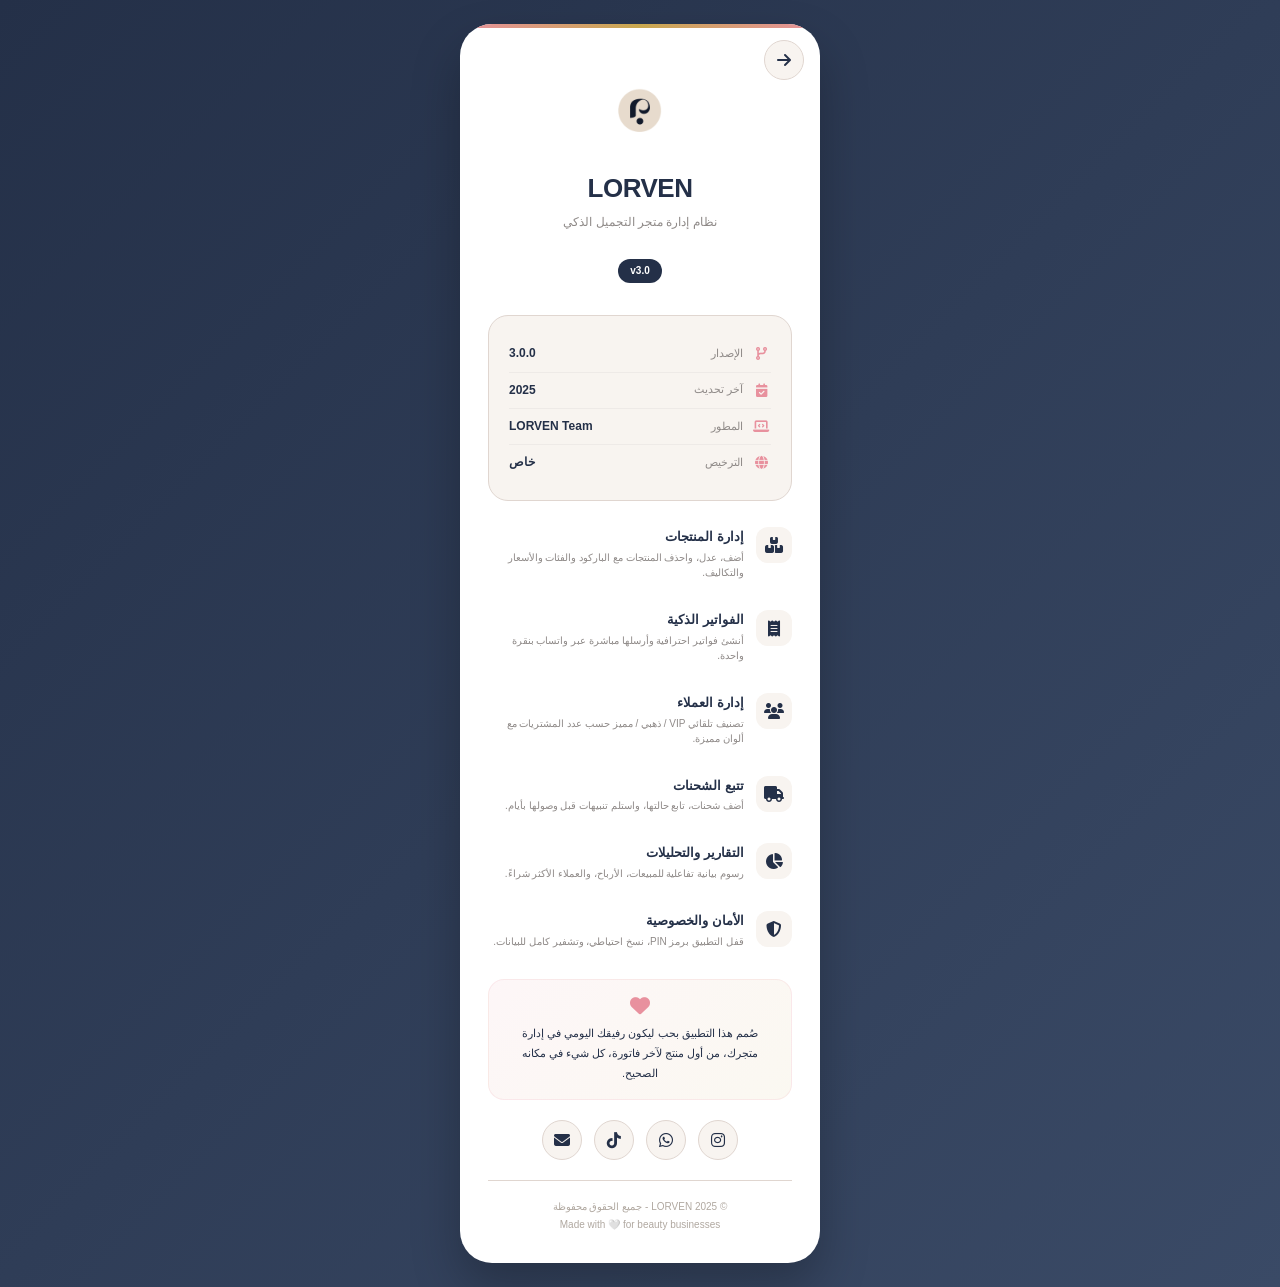
==== about.html @ 8ac525e9 "first commit" ====
<!DOCTYPE html>
<html lang="ar" dir="rtl">
<head>
    <meta charset="UTF-8">
    <meta name="viewport" content="width=device-width, initial-scale=1.0, maximum-scale=1.0, user-scalable=no">
    <title>عن التطبيق - LORVEN</title>
    <link rel="stylesheet" href="https://cdnjs.cloudflare.com/ajax/libs/font-awesome/6.7.2/css/all.min.css">
    <style>
        :root {
            --bg: #F8F4F0;
            --surface: #FFFFFF;
            --text: #243048;
            --text-soft: #8F8A88;
            --text-light: #B0A8A0;
            --border: #E0D6D0;
            --accent: #e8919e;
            --gold: #c8a84e;
            --gradient: linear-gradient(135deg, #243048, #3A4A66);
            --radius: 20px;
            --shadow: 0 10px 30px rgba(0,0,0,0.08);
        }
        
        * {
            margin: 0;
            padding: 0;
            box-sizing: border-box;
        }
        
        body {
            font-family: 'IBM Plex Sans Arabic', 'Segoe UI', sans-serif;
            background: var(--gradient);
            min-height: 100vh;
            display: flex;
            align-items: center;
            justify-content: center;
            padding: 24px;
            color: var(--text);
            line-height: 1.6;
        }
        
        .page-container {
            background: var(--surface);
            border-radius: 32px;
            padding: 36px 28px 28px;
            width: 100%;
            max-width: 360px;
            box-shadow: 0 24px 48px rgba(0,0,0,0.25);
            position: relative;
            overflow: hidden;
        }
        
        .page-container::before {
            content: '';
            position: absolute;
            top: 0;
            left: 0;
            right: 0;
            height: 4px;
            background: linear-gradient(90deg, var(--accent), var(--gold), var(--accent));
            border-radius: 0 0 32px 32px;
        }
        
        .back-btn {
            position: absolute;
            top: 16px;
            right: 16px;
            width: 40px;
            height: 40px;
            border-radius: 50%;
            background: var(--bg);
            border: 1px solid var(--border);
            color: var(--text);
            font-size: 16px;
            cursor: pointer;
            display: flex;
            align-items: center;
            justify-content: center;
            text-decoration: none;
            transition: all 0.25s ease;
            z-index: 2;
        }
        
        .back-btn:hover {
            background: var(--text);
            color: white;
            border-color: var(--text);
            transform: scale(1.05);
        }
        
        .back-btn:active {
            transform: scale(0.95);
        }
        
        .logo-section {
            text-align: center;
            margin-bottom: 20px;
        }
        
        .logo-circle {
            width: 80px;
            height: 80px;
            background: linear-gradient(135deg, var(--accent), var(--gold));
            border-radius: 24px;
            margin: 0 auto 16px;
            display: flex;
            align-items: center;
            justify-content: center;
            box-shadow: 0 8px 24px rgba(232,145,158,0.35);
            animation: logoFloat 3s ease-in-out infinite;
        }
        
        @keyframes logoFloat {
            0%, 100% { transform: translateY(0); }
            50% { transform: translateY(-6px); }
        }
        
        .logo-circle span {
            font-size: 32px;
            font-weight: 800;
            color: white;
            letter-spacing: 2px;
        }
        
        .app-name {
            font-size: 26px;
            font-weight: 800;
            color: var(--text);
            margin-bottom: 4px;
            letter-spacing: -0.5px;
        }
        
        .app-desc {
            font-size: 12px;
            color: var(--text-soft);
            margin-bottom: 24px;
        }
        
        .info-card {
            background: var(--bg);
            border-radius: 20px;
            padding: 20px;
            margin-bottom: 16px;
            border: 1px solid var(--border);
        }
        
        .info-row {
            display: flex;
            justify-content: space-between;
            align-items: center;
            padding: 8px 0;
            border-bottom: 1px solid rgba(0,0,0,0.04);
        }
        
        .info-row:last-child {
            border-bottom: none;
        }
        
        .info-label {
            font-size: 11px;
            color: var(--text-soft);
            display: flex;
            align-items: center;
            gap: 8px;
        }
        
        .info-label i {
            width: 20px;
            color: var(--accent);
            font-size: 13px;
            text-align: center;
        }
        
        .info-value {
            font-size: 12px;
            font-weight: 600;
            color: var(--text);
        }
        
        .feature-list {
            display: flex;
            flex-direction: column;
            gap: 10px;
            margin-bottom: 20px;
        }
        
        .feature-item {
            display: flex;
            align-items: flex-start;
            gap: 12px;
            padding: 10px 0;
        }
        
        .feature-icon {
            width: 36px;
            height: 36px;
            border-radius: 12px;
            background: var(--bg);
            display: flex;
            align-items: center;
            justify-content: center;
            font-size: 16px;
            color: var(--text);
            flex-shrink: 0;
        }
        
        .feature-text h4 {
            font-size: 13px;
            font-weight: 700;
            color: var(--text);
            margin-bottom: 2px;
        }
        
        .feature-text p {
            font-size: 10px;
            color: var(--text-soft);
            line-height: 1.5;
        }
        
        .quote-box {
            background: linear-gradient(135deg, rgba(232,145,158,0.08), rgba(200,168,78,0.08));
            border-radius: 16px;
            padding: 16px;
            text-align: center;
            margin-bottom: 20px;
            border: 1px solid rgba(232,145,158,0.15);
        }
        
        .quote-box i {
            color: var(--accent);
            font-size: 20px;
            margin-bottom: 8px;
            display: block;
        }
        
        .quote-box p {
            font-size: 11px;
            color: var(--text);
            font-weight: 500;
            line-height: 1.8;
        }
        
        .social-links {
            display: flex;
            justify-content: center;
            gap: 12px;
            margin-bottom: 20px;
        }
        
        .social-link {
            width: 40px;
            height: 40px;
            border-radius: 50%;
            background: var(--bg);
            border: 1px solid var(--border);
            color: var(--text);
            display: flex;
            align-items: center;
            justify-content: center;
            font-size: 16px;
            text-decoration: none;
            transition: all 0.3s ease;
        }
        
        .social-link:hover {
            background: var(--text);
            color: white;
            border-color: var(--text);
            transform: translateY(-3px);
            box-shadow: 0 6px 16px rgba(0,0,0,0.15);
        }
        
        .footer {
            text-align: center;
            padding-top: 16px;
            border-top: 1px solid var(--border);
        }
        
        .footer p {
            font-size: 10px;
            color: var(--text-light);
            margin: 2px 0;
        }
        
        .version-badge {
            display: inline-block;
            background: var(--text);
            color: white;
            padding: 4px 12px;
            border-radius: 20px;
            font-size: 10px;
            font-weight: 600;
            margin-bottom: 12px;
        }
    </style>
</head>
<body>
    <div class="page-container">
        <a href="javascript:history.back()" class="back-btn">
            <i class="fas fa-arrow-right"></i>
        </a>
        
<div class="logo-section">
        <img src="img/logo.png" alt="LORVEN" style="width: 100px; height: 100px; border-radius: 24px; object-fit: cover;">

            <h1 class="app-name">LORVEN</h1>
            <p class="app-desc">نظام إدارة متجر التجميل الذكي</p>
            <span class="version-badge">v3.0</span>
        </div>
        
        <div class="info-card">
            <div class="info-row">
                <span class="info-label"><i class="fas fa-code-branch"></i> الإصدار</span>
                <span class="info-value">3.0.0</span>
            </div>
            <div class="info-row">
                <span class="info-label"><i class="fas fa-calendar-check"></i> آخر تحديث</span>
                <span class="info-value">2025</span>
            </div>
            <div class="info-row">
                <span class="info-label"><i class="fas fa-laptop-code"></i> المطور</span>
                <span class="info-value">LORVEN Team</span>
            </div>
            <div class="info-row">
                <span class="info-label"><i class="fas fa-globe"></i> الترخيص</span>
                <span class="info-value">خاص</span>
            </div>
        </div>
        
        <div class="feature-list">
            <div class="feature-item">
                <div class="feature-icon"><i class="fas fa-boxes"></i></div>
                <div class="feature-text">
                    <h4>إدارة المنتجات</h4>
                    <p>أضف، عدل، واحذف المنتجات مع الباركود والفئات والأسعار والتكاليف.</p>
                </div>
            </div>
            <div class="feature-item">
                <div class="feature-icon"><i class="fas fa-receipt"></i></div>
                <div class="feature-text">
                    <h4>الفواتير الذكية</h4>
                    <p>أنشئ فواتير احترافية وأرسلها مباشرة عبر واتساب بنقرة واحدة.</p>
                </div>
            </div>
            <div class="feature-item">
                <div class="feature-icon"><i class="fas fa-users"></i></div>
                <div class="feature-text">
                    <h4>إدارة العملاء</h4>
                    <p>تصنيف تلقائي VIP / ذهبي / مميز حسب عدد المشتريات مع ألوان مميزة.</p>
                </div>
            </div>
            <div class="feature-item">
                <div class="feature-icon"><i class="fas fa-truck"></i></div>
                <div class="feature-text">
                    <h4>تتبع الشحنات</h4>
                    <p>أضف شحنات، تابع حالتها، واستلم تنبيهات قبل وصولها بأيام.</p>
                </div>
            </div>
            <div class="feature-item">
                <div class="feature-icon"><i class="fas fa-chart-pie"></i></div>
                <div class="feature-text">
                    <h4>التقارير والتحليلات</h4>
                    <p>رسوم بيانية تفاعلية للمبيعات، الأرباح، والعملاء الأكثر شراءً.</p>
                </div>
            </div>
            <div class="feature-item">
                <div class="feature-icon"><i class="fas fa-shield-alt"></i></div>
                <div class="feature-text">
                    <h4>الأمان والخصوصية</h4>
                    <p>قفل التطبيق برمز PIN، نسخ احتياطي، وتشفير كامل للبيانات.</p>
                </div>
            </div>
        </div>
        
        <div class="quote-box">
            <i class="fas fa-heart"></i>
            <p>صُمم هذا التطبيق بحب ليكون رفيقك اليومي في إدارة متجرك، من أول منتج لآخر فاتورة، كل شيء في مكانه الصحيح.</p>
        </div>
        
        <div class="social-links">
            <a href="#" class="social-link"><i class="fab fa-instagram"></i></a>
            <a href="#" class="social-link"><i class="fab fa-whatsapp"></i></a>
            <a href="#" class="social-link"><i class="fab fa-tiktok"></i></a>
            <a href="mailto:support@lorven.com" class="social-link"><i class="fas fa-envelope"></i></a>
        </div>
        
        <div class="footer">
            <p>© 2025 LORVEN - جميع الحقوق محفوظة</p>
            <p>Made with 🤍 for beauty businesses</p>
        </div>
    </div>
</body>
</html>
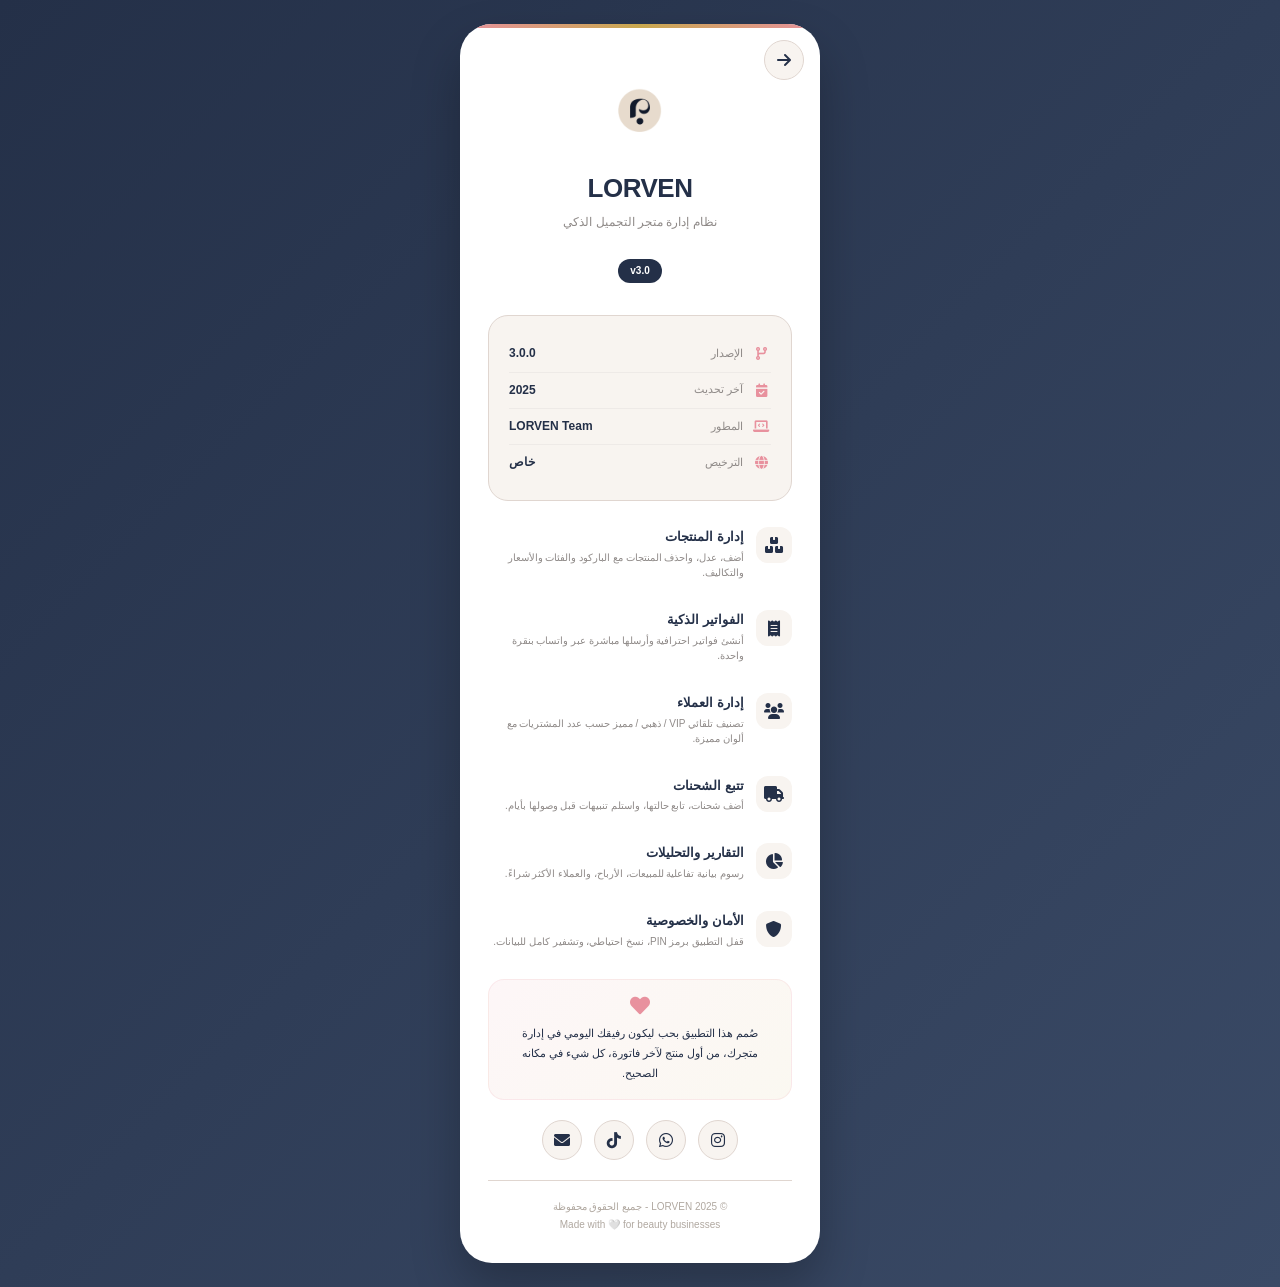
==== commit 91b4488e: "Change Font Awesome stylesheet link to local file" ====
--- a/about.html
+++ b/about.html
@@ -4,7 +4,7 @@
     <meta charset="UTF-8">
     <meta name="viewport" content="width=device-width, initial-scale=1.0, maximum-scale=1.0, user-scalable=no">
     <title>عن التطبيق - LORVEN</title>
-    <link rel="stylesheet" href="https://cdnjs.cloudflare.com/ajax/libs/font-awesome/6.7.2/css/all.min.css">
+    <link rel="stylesheet" href="css/all.min.css">
     <style>
         :root {
             --bg: #F8F4F0;
@@ -389,4 +389,4 @@
         </div>
     </div>
 </body>
-</html>+</html>
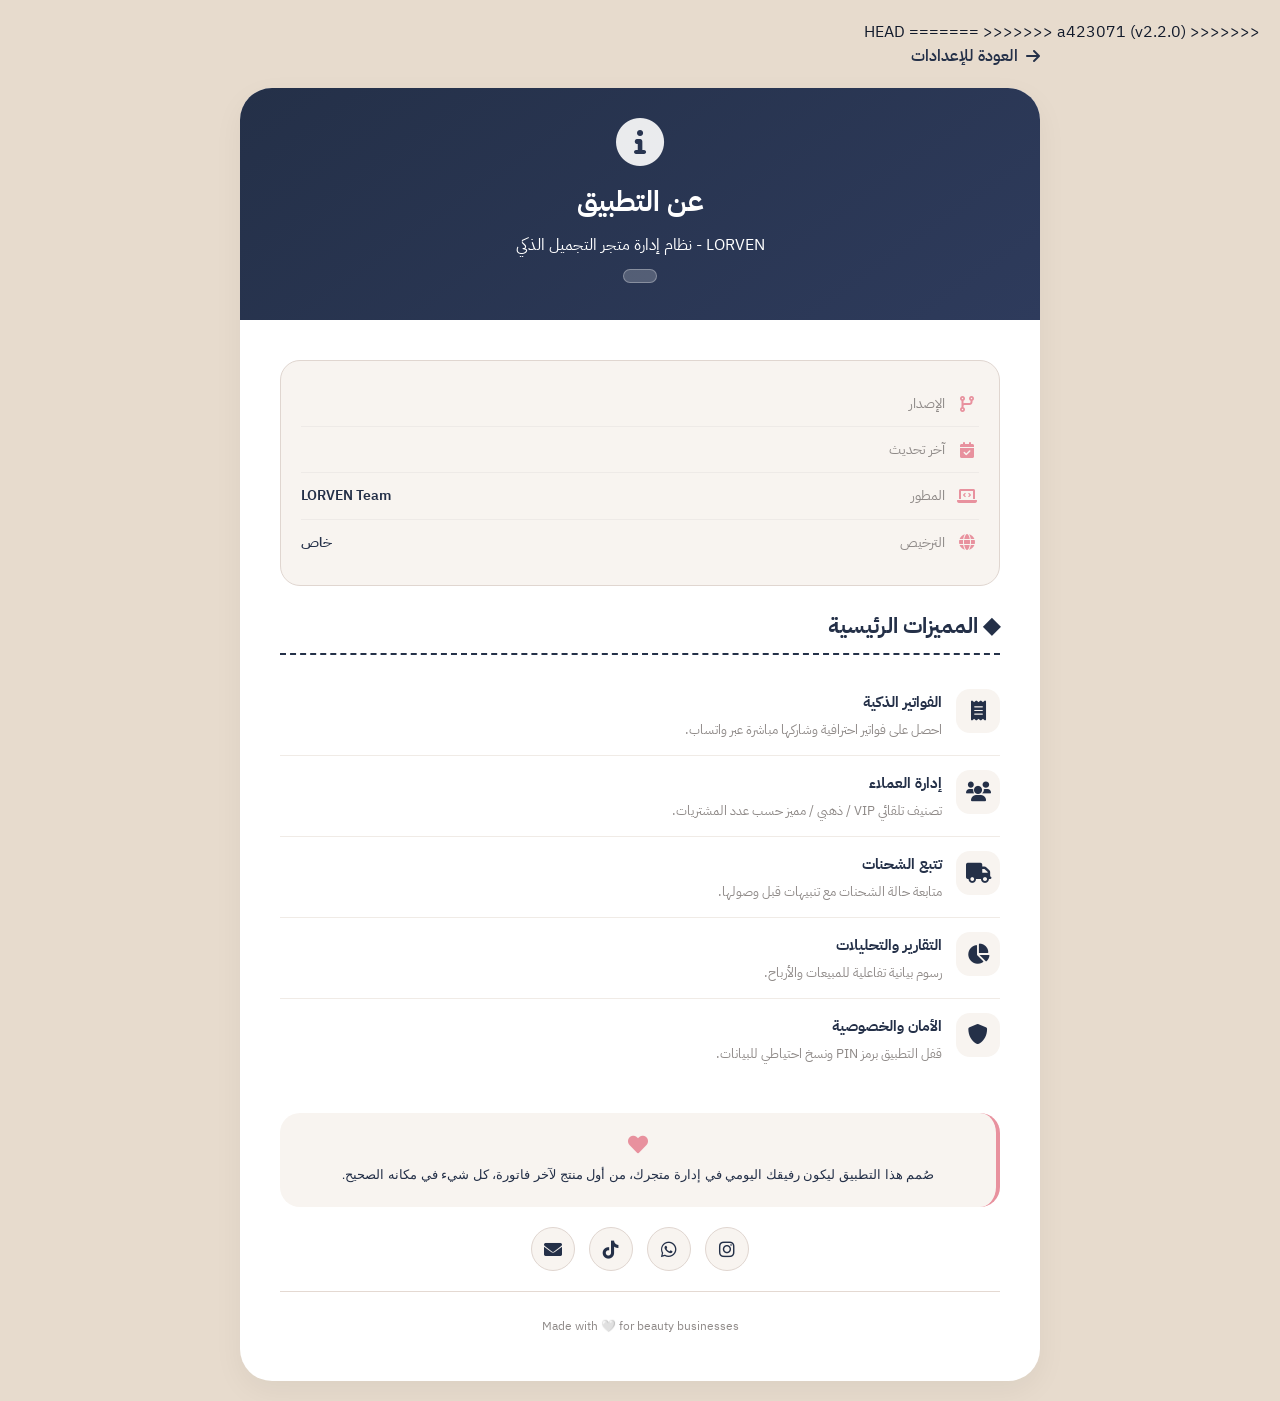
==== commit 31752849: "Remove sensitive file" ====
--- a/about.html
+++ b/about.html
@@ -2,391 +2,251 @@
 <html lang="ar" dir="rtl">
 <head>
     <meta charset="UTF-8">
-    <meta name="viewport" content="width=device-width, initial-scale=1.0, maximum-scale=1.0, user-scalable=no">
+    <meta name="viewport" content="width=device-width, initial-scale=1.0">
     <title>عن التطبيق - LORVEN</title>
+<<<<<<< HEAD
+=======
+    <link rel="preconnect" href="https://fonts.googleapis.com">
+    <link rel="preconnect" href="https://fonts.gstatic.com" crossorigin>
+    <link href="https://fonts.googleapis.com/css2?family=IBM+Plex+Sans+Arabic:wght@300;400;500;600;700&display=swap" rel="stylesheet">
+>>>>>>> a423071 (v2.2.0)
     <link rel="stylesheet" href="css/all.min.css">
     <style>
-        :root {
-            --bg: #F8F4F0;
-            --surface: #FFFFFF;
-            --text: #243048;
-            --text-soft: #8F8A88;
-            --text-light: #B0A8A0;
-            --border: #E0D6D0;
-            --accent: #e8919e;
-            --gold: #c8a84e;
-            --gradient: linear-gradient(135deg, #243048, #3A4A66);
-            --radius: 20px;
-            --shadow: 0 10px 30px rgba(0,0,0,0.08);
-        }
-        
-        * {
-            margin: 0;
-            padding: 0;
-            box-sizing: border-box;
-        }
-        
+        * { margin: 0; padding: 0; box-sizing: border-box; }
         body {
-            font-family: 'IBM Plex Sans Arabic', 'Segoe UI', sans-serif;
-            background: var(--gradient);
-            min-height: 100vh;
-            display: flex;
-            align-items: center;
-            justify-content: center;
-            padding: 24px;
-            color: var(--text);
-            line-height: 1.6;
-        }
-        
+            font-family: 'IBM Plex Sans Arabic', sans-serif;
+            background: #E7DBCD;
+            color: #121A2B;
+            padding: 20px;
+        }
         .page-container {
-            background: var(--surface);
+            max-width: 800px;
+            margin: 0 auto;
+            background: white;
             border-radius: 32px;
-            padding: 36px 28px 28px;
-            width: 100%;
-            max-width: 360px;
-            box-shadow: 0 24px 48px rgba(0,0,0,0.25);
-            position: relative;
+            box-shadow: 0 10px 30px rgba(0,0,0,0.05);
             overflow: hidden;
         }
-        
-        .page-container::before {
-            content: '';
-            position: absolute;
-            top: 0;
-            left: 0;
-            right: 0;
-            height: 4px;
-            background: linear-gradient(90deg, var(--accent), var(--gold), var(--accent));
-            border-radius: 0 0 32px 32px;
-        }
-        
-        .back-btn {
-            position: absolute;
-            top: 16px;
-            right: 16px;
-            width: 40px;
-            height: 40px;
-            border-radius: 50%;
-            background: var(--bg);
-            border: 1px solid var(--border);
-            color: var(--text);
-            font-size: 16px;
-            cursor: pointer;
-            display: flex;
-            align-items: center;
-            justify-content: center;
-            text-decoration: none;
-            transition: all 0.25s ease;
-            z-index: 2;
-        }
-        
-        .back-btn:hover {
-            background: var(--text);
+        .page-header {
+            background: linear-gradient(145deg, #243048, #2e3b5c);
+            padding: 30px;
+            text-align: center;
             color: white;
-            border-color: var(--text);
-            transform: scale(1.05);
-        }
-        
-        .back-btn:active {
-            transform: scale(0.95);
-        }
-        
-        .logo-section {
-            text-align: center;
-            margin-bottom: 20px;
-        }
-        
-        .logo-circle {
-            width: 80px;
-            height: 80px;
-            background: linear-gradient(135deg, var(--accent), var(--gold));
-            border-radius: 24px;
-            margin: 0 auto 16px;
-            display: flex;
-            align-items: center;
-            justify-content: center;
-            box-shadow: 0 8px 24px rgba(232,145,158,0.35);
-            animation: logoFloat 3s ease-in-out infinite;
-        }
-        
-        @keyframes logoFloat {
-            0%, 100% { transform: translateY(0); }
-            50% { transform: translateY(-6px); }
-        }
-        
-        .logo-circle span {
-            font-size: 32px;
-            font-weight: 800;
-            color: white;
-            letter-spacing: 2px;
-        }
-        
-        .app-name {
-            font-size: 26px;
-            font-weight: 800;
-            color: var(--text);
-            margin-bottom: 4px;
-            letter-spacing: -0.5px;
-        }
-        
-        .app-desc {
-            font-size: 12px;
-            color: var(--text-soft);
-            margin-bottom: 24px;
-        }
-        
+        }
+        .page-header h1 { font-size: 28px; margin-bottom: 10px; }
+        .page-header i { font-size: 48px; margin-bottom: 15px; opacity: 0.9; }
+        .page-content { padding: 40px; line-height: 1.8; }
+        .section { margin-bottom: 35px; }
+        .section h2 {
+            color: #243048;
+            font-size: 22px;
+            margin-bottom: 15px;
+            padding-bottom: 8px;
+            border-bottom: 2px dashed #243048;
+        }
         .info-card {
-            background: var(--bg);
+            background: #F8F4F0;
             border-radius: 20px;
             padding: 20px;
-            margin-bottom: 16px;
-            border: 1px solid var(--border);
-        }
-        
+            margin-bottom: 20px;
+            border: 1px solid #E0D6D0;
+        }
         .info-row {
             display: flex;
             justify-content: space-between;
             align-items: center;
-            padding: 8px 0;
+            padding: 10px 0;
             border-bottom: 1px solid rgba(0,0,0,0.04);
         }
-        
-        .info-row:last-child {
-            border-bottom: none;
-        }
-        
-        .info-label {
-            font-size: 11px;
-            color: var(--text-soft);
-            display: flex;
-            align-items: center;
-            gap: 8px;
-        }
-        
-        .info-label i {
-            width: 20px;
-            color: var(--accent);
-            font-size: 13px;
+        .info-row:last-child { border-bottom: none; }
+        .info-label { font-size: 14px; color: #8F8A88; display: flex; align-items: center; gap: 10px; }
+        .info-label i { width: 24px; color: #e8919e; font-size: 16px; text-align: center; }
+        .info-value { font-size: 14px; font-weight: 600; color: #243048; }
+        .feature-list { margin: 20px 0; }
+        .feature-item {
+            display: flex;
+            align-items: flex-start;
+            gap: 14px;
+            padding: 14px 0;
+            border-bottom: 1px solid #f0ebe6;
+        }
+        .feature-item:last-child { border-bottom: none; }
+        .feature-icon {
+            width: 44px; height: 44px;
+            border-radius: 14px;
+            background: #F8F4F0;
+            display: flex;
+            align-items: center;
+            justify-content: center;
+            font-size: 20px;
+            color: #243048;
+            flex-shrink: 0;
+        }
+        .feature-text h4 { font-size: 15px; font-weight: 700; color: #243048; margin-bottom: 4px; }
+        .feature-text p { font-size: 13px; color: #8F8A88; line-height: 1.6; }
+        .quote-box {
+            background: #F8F4F0;
+            border-radius: 20px;
+            padding: 20px;
             text-align: center;
-        }
-        
-        .info-value {
-            font-size: 12px;
-            font-weight: 600;
-            color: var(--text);
-        }
-        
-        .feature-list {
-            display: flex;
-            flex-direction: column;
-            gap: 10px;
+            margin: 20px 0;
+            border-right: 4px solid #e8919e;
+        }
+        .quote-box i { color: #e8919e; font-size: 20px; margin-bottom: 8px; }
+        .quote-box p { font-size: 13px; color: #243048; font-weight: 500; line-height: 1.8; }
+        .social-links {
+            display: flex;
+            justify-content: center;
+            gap: 14px;
             margin-bottom: 20px;
-        }
-        
-        .feature-item {
-            display: flex;
-            align-items: flex-start;
-            gap: 12px;
-            padding: 10px 0;
-        }
-        
-        .feature-icon {
-            width: 36px;
-            height: 36px;
-            border-radius: 12px;
-            background: var(--bg);
+            flex-wrap: wrap;
+        }
+        .social-link {
+            width: 44px; height: 44px;
+            border-radius: 50%;
+            background: #F8F4F0;
+            border: 1px solid #E0D6D0;
+            color: #243048;
             display: flex;
             align-items: center;
             justify-content: center;
-            font-size: 16px;
-            color: var(--text);
-            flex-shrink: 0;
-        }
-        
-        .feature-text h4 {
-            font-size: 13px;
-            font-weight: 700;
-            color: var(--text);
-            margin-bottom: 2px;
-        }
-        
-        .feature-text p {
-            font-size: 10px;
-            color: var(--text-soft);
-            line-height: 1.5;
-        }
-        
-        .quote-box {
-            background: linear-gradient(135deg, rgba(232,145,158,0.08), rgba(200,168,78,0.08));
-            border-radius: 16px;
-            padding: 16px;
-            text-align: center;
-            margin-bottom: 20px;
-            border: 1px solid rgba(232,145,158,0.15);
-        }
-        
-        .quote-box i {
-            color: var(--accent);
-            font-size: 20px;
-            margin-bottom: 8px;
-            display: block;
-        }
-        
-        .quote-box p {
-            font-size: 11px;
-            color: var(--text);
-            font-weight: 500;
-            line-height: 1.8;
-        }
-        
-        .social-links {
-            display: flex;
-            justify-content: center;
-            gap: 12px;
-            margin-bottom: 20px;
-        }
-        
-        .social-link {
-            width: 40px;
-            height: 40px;
-            border-radius: 50%;
-            background: var(--bg);
-            border: 1px solid var(--border);
-            color: var(--text);
-            display: flex;
-            align-items: center;
-            justify-content: center;
-            font-size: 16px;
+            font-size: 18px;
             text-decoration: none;
-            transition: all 0.3s ease;
-        }
-        
+            transition: all 0.3s;
+        }
         .social-link:hover {
-            background: var(--text);
+            background: #243048;
             color: white;
-            border-color: var(--text);
+            border-color: #243048;
             transform: translateY(-3px);
             box-shadow: 0 6px 16px rgba(0,0,0,0.15);
         }
-        
+        .version-badge {
+            display: inline-block;
+            background: rgba(255,255,255,0.2);
+            color: white;
+            padding: 6px 16px;
+            border-radius: 25px;
+            font-size: 13px;
+            font-weight: 600;
+            margin-top: 12px;
+            border: 1px solid rgba(255,255,255,0.3);
+        }
         .footer {
             text-align: center;
-            padding-top: 16px;
-            border-top: 1px solid var(--border);
-        }
-        
-        .footer p {
-            font-size: 10px;
-            color: var(--text-light);
-            margin: 2px 0;
-        }
-        
-        .version-badge {
-            display: inline-block;
-            background: var(--text);
-            color: white;
-            padding: 4px 12px;
-            border-radius: 20px;
-            font-size: 10px;
+            padding-top: 20px;
+            border-top: 1px solid #E4D9D2;
+            margin-top: 20px;
+        }
+        .footer p { font-size: 12px; color: #8F8A88; margin: 4px 0; }
+        .back-btn {
+            display: inline-flex;
+            align-items: center;
+            gap: 8px;
+            color: #243048;
+            text-decoration: none;
             font-weight: 600;
-            margin-bottom: 12px;
-        }
+            margin-bottom: 20px;
+            transition: transform 0.2s;
+        }
+        .back-btn:hover { transform: translateX(-5px); }
+        @media (max-width: 600px) { .page-content { padding: 25px; } }
     </style>
 </head>
 <body>
-    <div class="page-container">
-        <a href="javascript:history.back()" class="back-btn">
-            <i class="fas fa-arrow-right"></i>
+    <div style="max-width: 800px; margin: 0 auto;">
+        <a href="#" onclick="history.back(); return false;" class="back-btn">
+            <i class="fas fa-arrow-right"></i> العودة للإعدادات
         </a>
-        
-<div class="logo-section">
-        <img src="img/logo.png" alt="LORVEN" style="width: 100px; height: 100px; border-radius: 24px; object-fit: cover;">
-
-            <h1 class="app-name">LORVEN</h1>
-            <p class="app-desc">نظام إدارة متجر التجميل الذكي</p>
-            <span class="version-badge">v3.0</span>
-        </div>
-        
-        <div class="info-card">
-            <div class="info-row">
-                <span class="info-label"><i class="fas fa-code-branch"></i> الإصدار</span>
-                <span class="info-value">3.0.0</span>
+        <div class="page-container">
+            <div class="page-header">
+                <i class="fas fa-info-circle"></i>
+                <h1>عن التطبيق</h1>
+                <p>LORVEN - نظام إدارة متجر التجميل الذكي</p>
+                <div class="version-badge" id="appVersion"></div>
             </div>
-            <div class="info-row">
-                <span class="info-label"><i class="fas fa-calendar-check"></i> آخر تحديث</span>
-                <span class="info-value">2025</span>
-            </div>
-            <div class="info-row">
-                <span class="info-label"><i class="fas fa-laptop-code"></i> المطور</span>
-                <span class="info-value">LORVEN Team</span>
-            </div>
-            <div class="info-row">
-                <span class="info-label"><i class="fas fa-globe"></i> الترخيص</span>
-                <span class="info-value">خاص</span>
+            <div class="page-content">
+                <div class="info-card">
+                    <div class="info-row">
+                        <span class="info-label"><i class="fas fa-code-branch"></i> الإصدار</span>
+                        <span class="info-value" id="infoVersion"></span>
+                    </div>
+                    <div class="info-row">
+                        <span class="info-label"><i class="fas fa-calendar-check"></i> آخر تحديث</span>
+                        <span class="info-value" id="infoDate"></span>
+                    </div>
+                    <div class="info-row">
+                        <span class="info-label"><i class="fas fa-laptop-code"></i> المطور</span>
+                        <span class="info-value">LORVEN Team</span>
+                    </div>
+                    <div class="info-row">
+                        <span class="info-label"><i class="fas fa-globe"></i> الترخيص</span>
+                        <span class="info-value">خاص</span>
+                    </div>
+                </div>
+                <div class="section">
+                    <h2>◆ المميزات الرئيسية</h2>
+                    <div class="feature-list">
+                        <div class="feature-item">
+                            <div class="feature-icon"><i class="fas fa-receipt"></i></div>
+                            <div class="feature-text">
+                                <h4>الفواتير الذكية</h4>
+                                <p>احصل على فواتير احترافية وشاركها مباشرة عبر واتساب.</p>
+                            </div>
+                        </div>
+                        <div class="feature-item">
+                            <div class="feature-icon"><i class="fas fa-users"></i></div>
+                            <div class="feature-text">
+                                <h4>إدارة العملاء</h4>
+                                <p>تصنيف تلقائي VIP / ذهبي / مميز حسب عدد المشتريات.</p>
+                            </div>
+                        </div>
+                        <div class="feature-item">
+                            <div class="feature-icon"><i class="fas fa-truck"></i></div>
+                            <div class="feature-text">
+                                <h4>تتبع الشحنات</h4>
+                                <p>متابعة حالة الشحنات مع تنبيهات قبل وصولها.</p>
+                            </div>
+                        </div>
+                        <div class="feature-item">
+                            <div class="feature-icon"><i class="fas fa-chart-pie"></i></div>
+                            <div class="feature-text">
+                                <h4>التقارير والتحليلات</h4>
+                                <p>رسوم بيانية تفاعلية للمبيعات والأرباح.</p>
+                            </div>
+                        </div>
+                        <div class="feature-item">
+                            <div class="feature-icon"><i class="fas fa-shield-alt"></i></div>
+                            <div class="feature-text">
+                                <h4>الأمان والخصوصية</h4>
+                                <p>قفل التطبيق برمز PIN ونسخ احتياطي للبيانات.</p>
+                            </div>
+                        </div>
+                    </div>
+                </div>
+                <div class="quote-box">
+                    <i class="fas fa-heart"></i>
+                    <p>صُمم هذا التطبيق ليكون رفيقك اليومي في إدارة متجرك، من أول منتج لآخر فاتورة، كل شيء في مكانه الصحيح.</p>
+                </div>
+                <div class="social-links">
+                    <a href="https://instagram.com/lorven_26" target="_blank" class="social-link"><i class="fab fa-instagram"></i></a>
+                    <a href="https://wa.me/967778051888" target="_blank" class="social-link"><i class="fab fa-whatsapp"></i></a>
+                    <a href="https://tiktok.com/@lorven_26" target="_blank" class="social-link"><i class="fab fa-tiktok"></i></a>
+                    <a href="mailto:support@lorvenye.com" class="social-link"><i class="fas fa-envelope"></i></a>
+                </div>
+                <div class="footer">
+                    <p id="footerText"></p>
+                    <p>Made with 🤍 for beauty businesses</p>
+                </div>
             </div>
         </div>
-        
-        <div class="feature-list">
-            <div class="feature-item">
-                <div class="feature-icon"><i class="fas fa-boxes"></i></div>
-                <div class="feature-text">
-                    <h4>إدارة المنتجات</h4>
-                    <p>أضف، عدل، واحذف المنتجات مع الباركود والفئات والأسعار والتكاليف.</p>
-                </div>
-            </div>
-            <div class="feature-item">
-                <div class="feature-icon"><i class="fas fa-receipt"></i></div>
-                <div class="feature-text">
-                    <h4>الفواتير الذكية</h4>
-                    <p>أنشئ فواتير احترافية وأرسلها مباشرة عبر واتساب بنقرة واحدة.</p>
-                </div>
-            </div>
-            <div class="feature-item">
-                <div class="feature-icon"><i class="fas fa-users"></i></div>
-                <div class="feature-text">
-                    <h4>إدارة العملاء</h4>
-                    <p>تصنيف تلقائي VIP / ذهبي / مميز حسب عدد المشتريات مع ألوان مميزة.</p>
-                </div>
-            </div>
-            <div class="feature-item">
-                <div class="feature-icon"><i class="fas fa-truck"></i></div>
-                <div class="feature-text">
-                    <h4>تتبع الشحنات</h4>
-                    <p>أضف شحنات، تابع حالتها، واستلم تنبيهات قبل وصولها بأيام.</p>
-                </div>
-            </div>
-            <div class="feature-item">
-                <div class="feature-icon"><i class="fas fa-chart-pie"></i></div>
-                <div class="feature-text">
-                    <h4>التقارير والتحليلات</h4>
-                    <p>رسوم بيانية تفاعلية للمبيعات، الأرباح، والعملاء الأكثر شراءً.</p>
-                </div>
-            </div>
-            <div class="feature-item">
-                <div class="feature-icon"><i class="fas fa-shield-alt"></i></div>
-                <div class="feature-text">
-                    <h4>الأمان والخصوصية</h4>
-                    <p>قفل التطبيق برمز PIN، نسخ احتياطي، وتشفير كامل للبيانات.</p>
-                </div>
-            </div>
-        </div>
-        
-        <div class="quote-box">
-            <i class="fas fa-heart"></i>
-            <p>صُمم هذا التطبيق بحب ليكون رفيقك اليومي في إدارة متجرك، من أول منتج لآخر فاتورة، كل شيء في مكانه الصحيح.</p>
-        </div>
-        
-        <div class="social-links">
-            <a href="#" class="social-link"><i class="fab fa-instagram"></i></a>
-            <a href="#" class="social-link"><i class="fab fa-whatsapp"></i></a>
-            <a href="#" class="social-link"><i class="fab fa-tiktok"></i></a>
-            <a href="mailto:support@lorven.com" class="social-link"><i class="fas fa-envelope"></i></a>
-        </div>
-        
-        <div class="footer">
-            <p>© 2025 LORVEN - جميع الحقوق محفوظة</p>
-            <p>Made with 🤍 for beauty businesses</p>
-        </div>
     </div>
+    <script src="js/core/state.js"></script>
+    <script>
+        document.getElementById('appVersion').textContent = 'v' + APP_VERSION;
+        document.getElementById('infoVersion').textContent = APP_VERSION;
+        document.getElementById('infoDate').textContent = new Date().getFullYear();
+        document.getElementById('footerText').textContent = '© ' + new Date().getFullYear() + ' LORVEN - جميع الحقوق محفوظة';
+    </script>
 </body>
 </html>
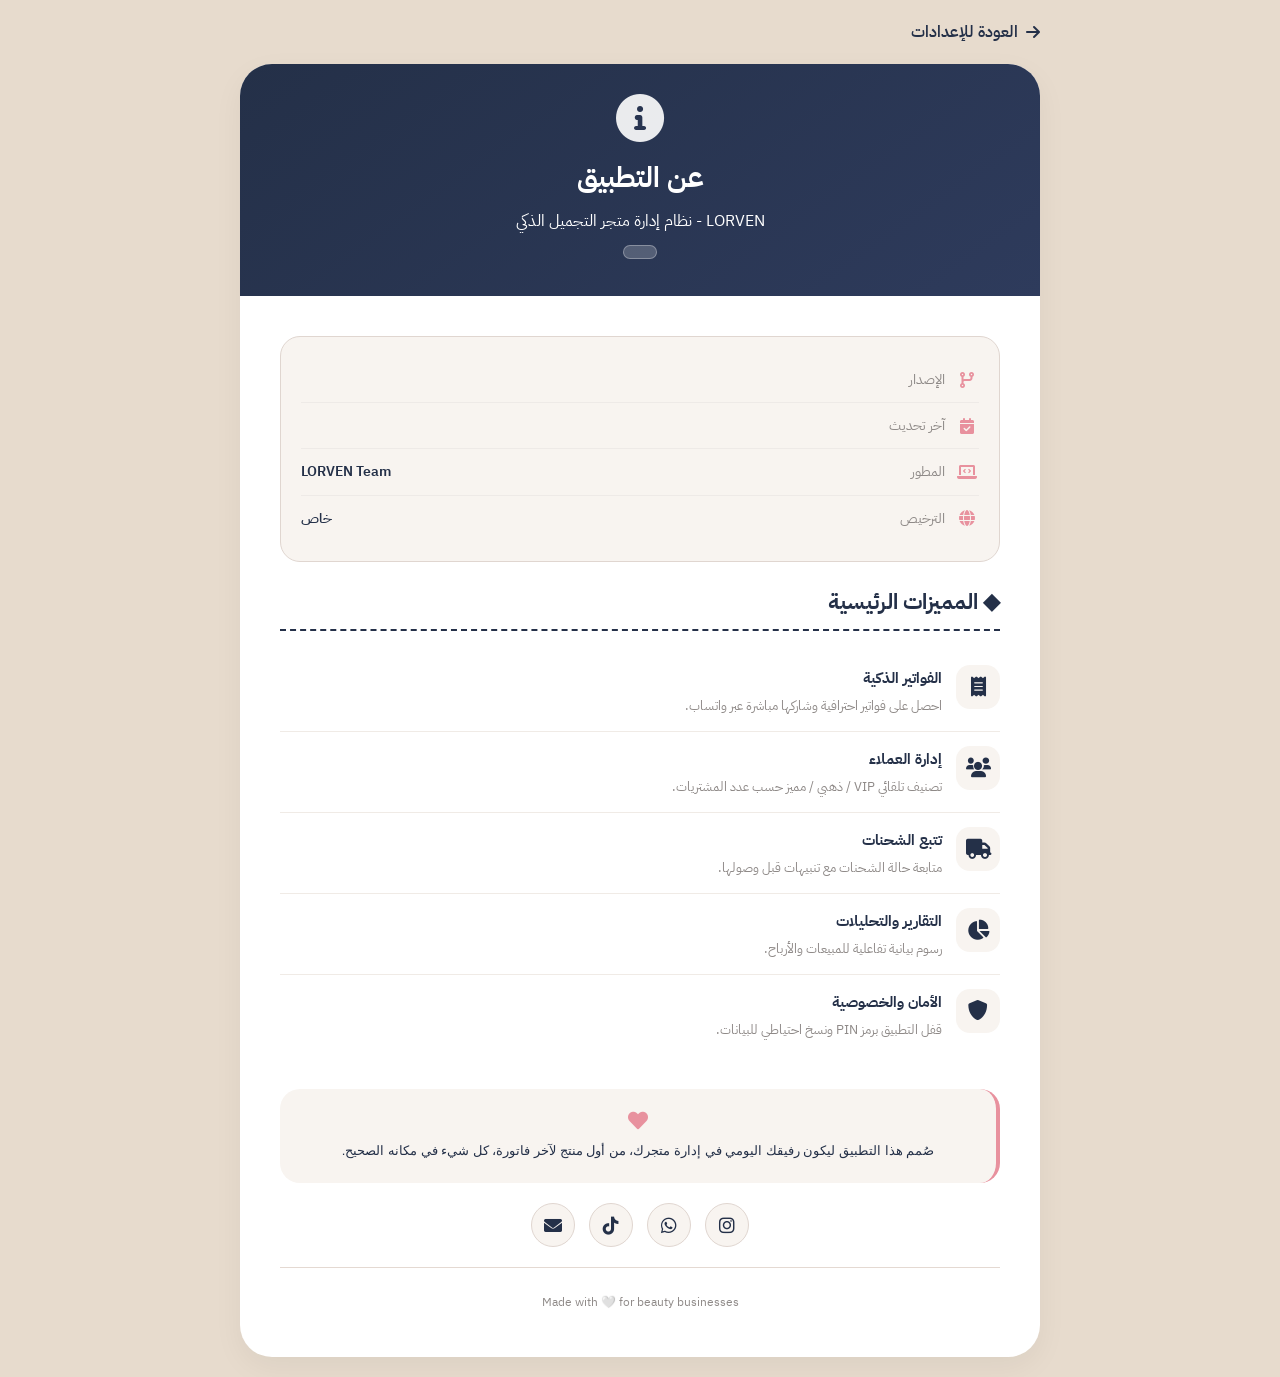
==== commit e68bf146: "Fix merge conflict in about.html Removed merge conflict markers from about.html." ====
--- a/about.html
+++ b/about.html
@@ -4,12 +4,9 @@
     <meta charset="UTF-8">
     <meta name="viewport" content="width=device-width, initial-scale=1.0">
     <title>عن التطبيق - LORVEN</title>
-<<<<<<< HEAD
-=======
     <link rel="preconnect" href="https://fonts.googleapis.com">
     <link rel="preconnect" href="https://fonts.gstatic.com" crossorigin>
     <link href="https://fonts.googleapis.com/css2?family=IBM+Plex+Sans+Arabic:wght@300;400;500;600;700&display=swap" rel="stylesheet">
->>>>>>> a423071 (v2.2.0)
     <link rel="stylesheet" href="css/all.min.css">
     <style>
         * { margin: 0; padding: 0; box-sizing: border-box; }
